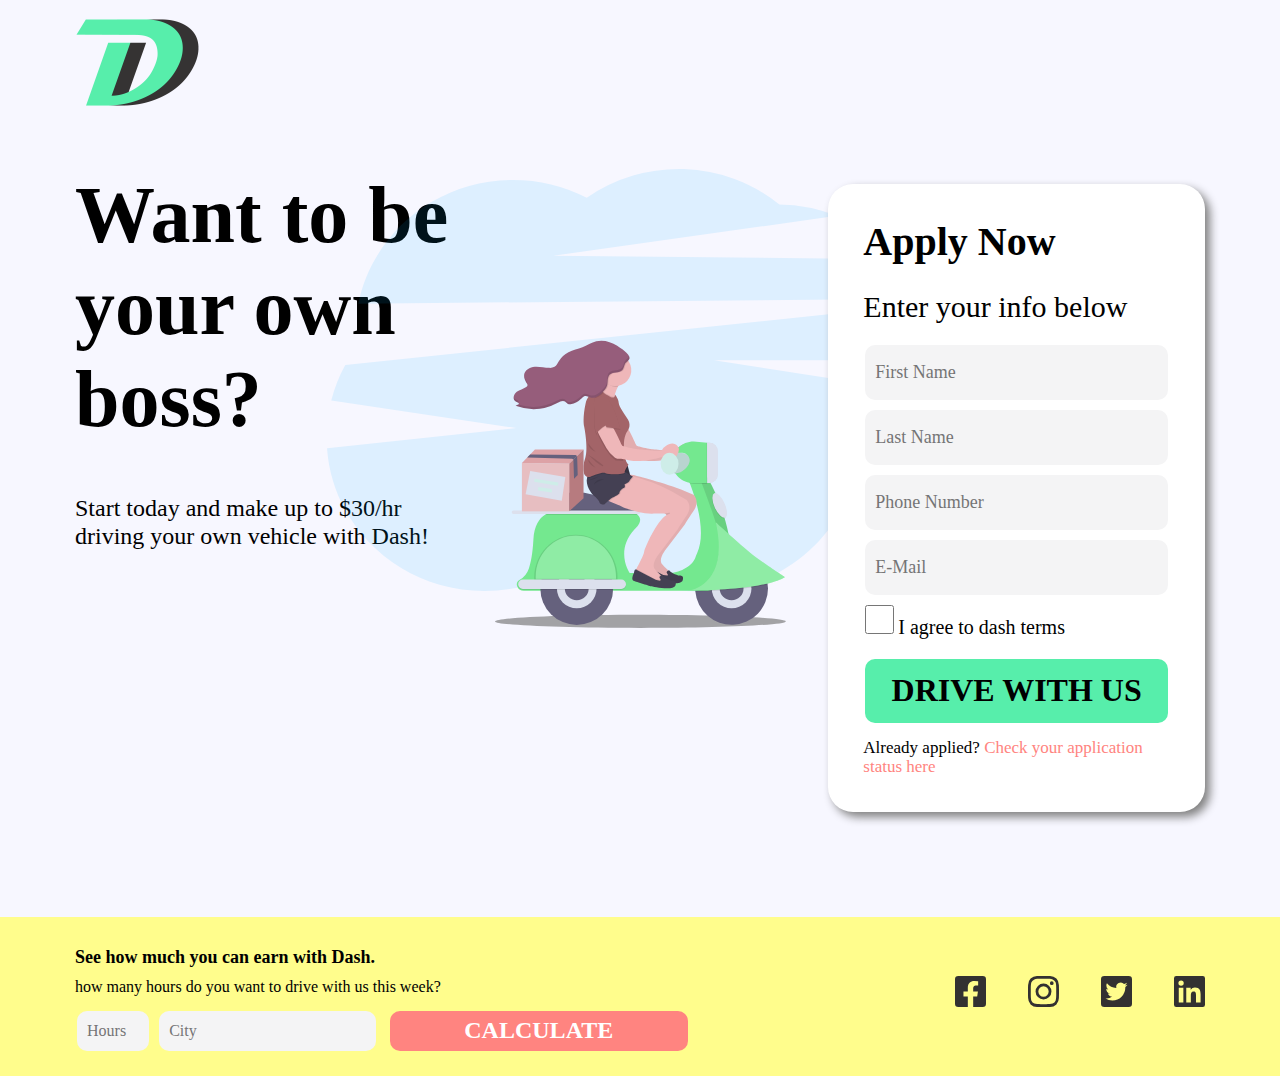
==== Landing Page/index.html @ 1102ae9d "Moved to Folder" ====
<!DOCTYPE html>
<html lang="en">
<head>
    <meta charset="UTF-8">
    <meta name="viewport" content="width=device-width, initial-scale=1.0">
    <link rel="stylesheet" href="css/normalize.css">
    <link rel="stylesheet" href="css/styles.css">
    <title>Dash</title>
</head>
<body>
    <header><img src="images/logo/logo.png" alt="logo" id="logo"></header>

    <main>
        <div id="top-text">
            <h1>Want to be your own boss?</h1>
            <h4>Start today and make up to $30/hr driving your own vehicle with Dash!</h4>
        </div>

        <img src="images/bg-image/scooter.svg" alt="scooter" id="scooter">

        <form id="white-form">
            <h2>Apply Now</h2>
            <h5>Enter your info below</h5>
            <fieldset>
                <input type="text" name="fname" id="first-name" placeholder="First Name">
            </fieldset>
            <fieldset>
                <input type="text" name="lname" id="last-name" placeholder="Last Name">
            </fieldset>
            <fieldset>
                <input type="text" name="number" id="phone-number" placeholder="Phone Number">
            </fieldset>
            <fieldset>
                <input type="text" name="email" id="email" placeholder="E-Mail">
            </fieldset>
            <fieldset>
                <input type="checkbox" name="terms" value="agree" id="terms"> 
                <label for="terms">I agree to dash terms</label>
            </fieldset>
            <fieldset>
                <input type="submit" value="DRIVE WITH US">
            </fieldset>
            <div id="application-text">
                Already applied? <a href="#">Check your application status here</a>
            </div>
        </form>
    </main>

    <footer class="clearfix">
        <h5>See how much you can earn with Dash.</h5>
        <div id="hours-text">
            how many hours do you want to drive with us this week?
        </div>
        <form>
            <fieldset>
                <div id="footer-input">
                    <input type="text" name="hours" id="hours" placeholder="Hours">
                    <input type="text" name="city" id="city" placeholder="City">
                </div>
            </fieldset>
            <fieldset>
                <input type="submit" value="CALCULATE">
            </fieldset>
        </form>

        <div id="icons">
            <img src="images/icons/facebook.svg" alt="facebook" id="facebook">
            <img src="images/icons/instagram.svg" alt="instagram" id="instagram">
            <img src="images/icons/twitter.svg" alt="twitter" id="twitter">
            <img src="images/icons/linkedin.svg" alt="linkedin" id="linkedin">
        </div>
    </footer>
</body>
</html>
---- Landing Page/css/styles.css ----
@font-face {
    font-family: Montserrat;
    src: url(fonts/Montserrat-Bold.ttf);
    font-weight: bold;
}

@font-face {
    font-family: Montserrat;
    src: url(fonts/Montserrat-Regular.ttf);
}

@font-face {
    font-family: Montserrat;
    src: url(fonts/Montserrat-Medium.ttf);
    font-weight: medium;
}

header {
    padding: 0 35px;
}

body {
    background-color: #F7F7FF;
    font-family: Montserrat;
}

main {
    padding: 20px 35px;
}

img#logo {
    width: 125px;
}

form {
    border-radius: 25px;
}

input {
    border: 0;
    background-color: #F4F4F5;
    color: #9B9B9B;
    width: 100%;
    border-radius: 10px;
    padding: 0 10px;
    height: 40px;
    box-sizing: border-box;
    font-size: 16px;
}

input#terms {
    width: 25px;
    height: 25px;
}

input[type=submit] {
    color: white;
    background-color: #FF8480;
    font-size: 24px;
}

label[for=terms] {
    display: inline-block;
    font-size: 16px;
}

form#white-form {
    background-color: white;
    box-shadow: 5px 5px 10px grey;
    padding: 20px;
    margin: 15px 0;
}

form#white-form input[type=submit] {
    color: black;
    background-color: #57EEAB;
    margin: 10px 0;
    height: 55px;
}

fieldset {
    border: 0;
    padding: 5px 0px;
}

footer {
    background-color: #FFFD8C;
    padding: 20px 35px;
}

h1 {
    font-size: 60px;
    margin: 0 0 10px 0;
}

h2 {
    font-size: 40px;
    margin: 0 0 10px 0;
}

h4 {
    font-size: 24px;
    margin: 0;
}

h5 {
    font-size: 16px;
    margin: 0;
}

a {
    color: #FF8480;
    text-decoration: none;
}

h1,
h2,
input[type=submit] {
    font-weight: bold;
}

h3,
h4,
h5 {
    font-weight: normal;
}

footer h5 {
    font-weight: bold;
    font-size: 18px;
    margin: 10px 0;
}

footer input {
    color: #707070;
    font-weight: medium;
}

#application-text {
    font-size: 14px;
}

#hours-text {
    font-size: 16px;
}

#footer-input {
    display: grid;
    grid-template-columns: 1fr 3fr;
    grid-gap: 10px;
}

#icons {
    display: flex;
    justify-content: space-between;
    margin: 25px auto;
    width: 250px;
}

@media (min-width: 768px) {
    header {
       padding: 0 75px;
    }

    main {
       padding: 20px 75px;
    }

    footer {
        padding: 20px 75px;
    }
    
    h1 {
        font-size: 80px;
    }

    h5 {
        font-size: 30px;
    }

    #white-form h5 {
        padding: 15px 0;
    }

    form#white-form {
        padding: 35px;
    }

    form#white-form input {
        font-size: 18px;
        height: 55px;
    }

    form#white-form input[type=submit] {
        font-size: 32px;
        height: 64px;
    }

    label[for=terms] {
        font-size: 20px;
    }

    form#white-form input#terms {
        width: 29px;
        height: 29px;
    }

    #application-text {
        font-size: 17px;
    }

    footer form {
        display: grid;
        grid-template-columns: 1fr 1fr;
        grid-gap: 10px;
    }

    #hours-text {
        margin: 10px 0;
    }
}

@media (min-width: 1200px) {
    main {
        display: grid;
        padding: 40px 75px 90px;
        grid-template-columns: 1fr 1fr 1fr;
    }

    h1 {
        margin-bottom: 50px;
    }

    img#scooter {
        margin: 0 -125px;
    }

    footer form {
        width: 615px;
        float: left;
    }

    #icons {
        float: right;
        margin-top: -30px;
    }

    .clearfix:after {
        content: "";
        display: block;
        clear: both;
    }
}
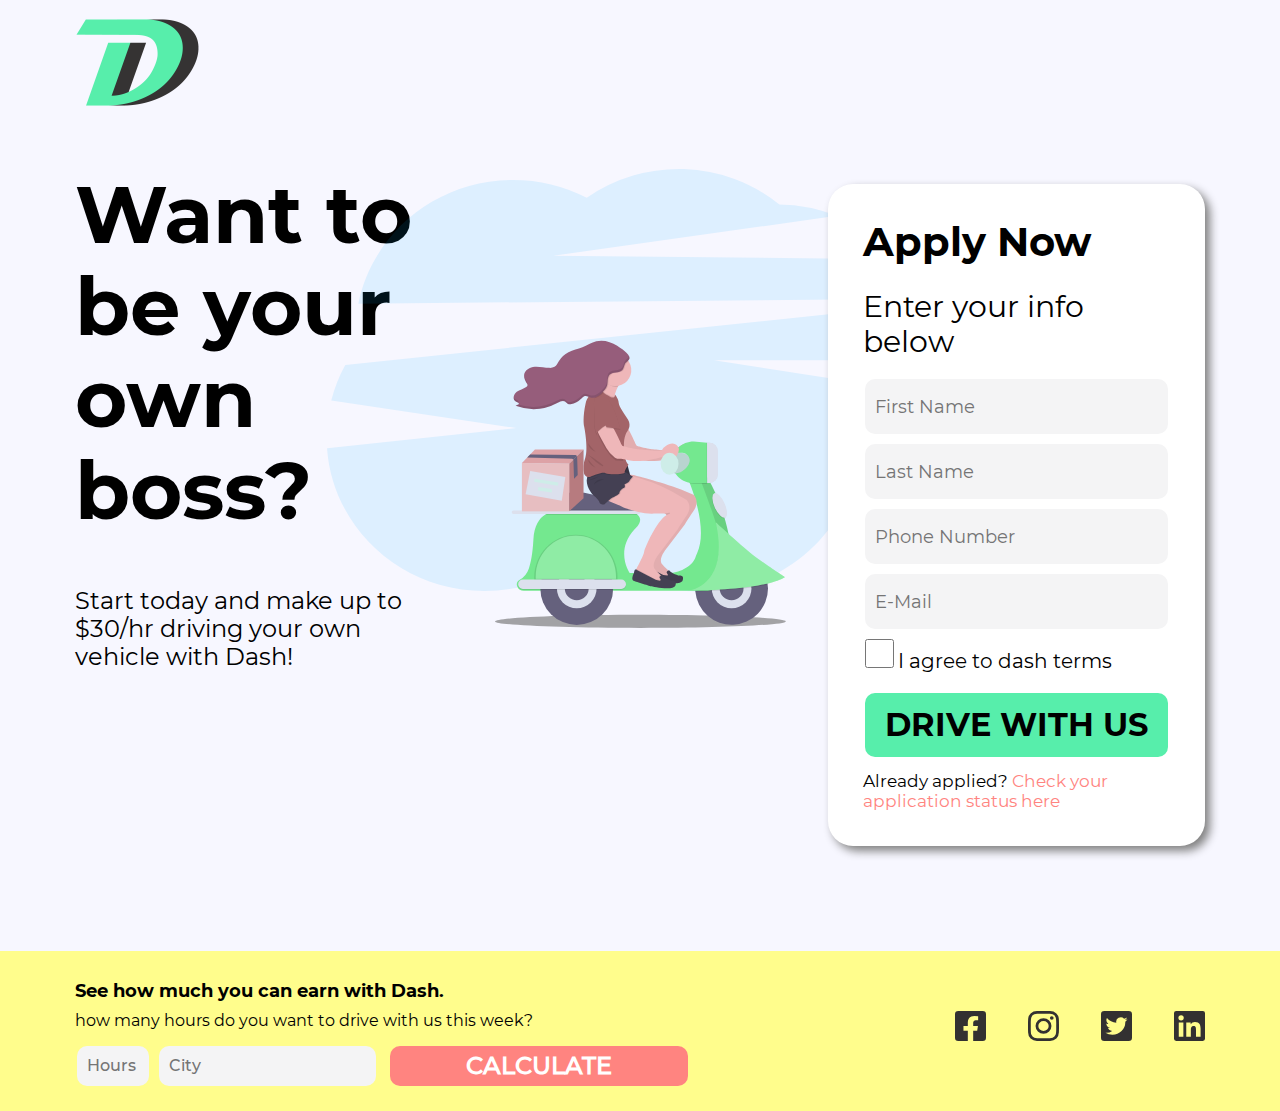
==== commit 4d89919a: "added favicon, medium font" ====
--- a/Landing Page/index.html
+++ b/Landing Page/index.html
@@ -3,6 +3,7 @@
 <head>
     <meta charset="UTF-8">
     <meta name="viewport" content="width=device-width, initial-scale=1.0">
+    <link rel="shortcut icon" href="images/favicon.ico">
     <link rel="stylesheet" href="css/normalize.css">
     <link rel="stylesheet" href="css/styles.css">
     <title>Dash</title>
--- a/Landing Page/css/styles.css
+++ b/Landing Page/css/styles.css
@@ -1,18 +1,17 @@
 @font-face {
     font-family: Montserrat;
-    src: url(fonts/Montserrat-Bold.ttf);
+    src: url(../fonts/Montserrat-Bold.ttf);
     font-weight: bold;
 }
 
 @font-face {
     font-family: Montserrat;
-    src: url(fonts/Montserrat-Regular.ttf);
+    src: url(../fonts/Montserrat-Regular.ttf);
 }
 
 @font-face {
-    font-family: Montserrat;
-    src: url(fonts/Montserrat-Medium.ttf);
-    font-weight: medium;
+    font-family: Montserrat-Medium;
+    src: url(../fonts/Montserrat-Medium.ttf);
 }
 
 header {
@@ -133,7 +132,7 @@
 
 footer input {
     color: #707070;
-    font-weight: medium;
+    font-family: Montserrat-Medium;
 }
 
 #application-text {
